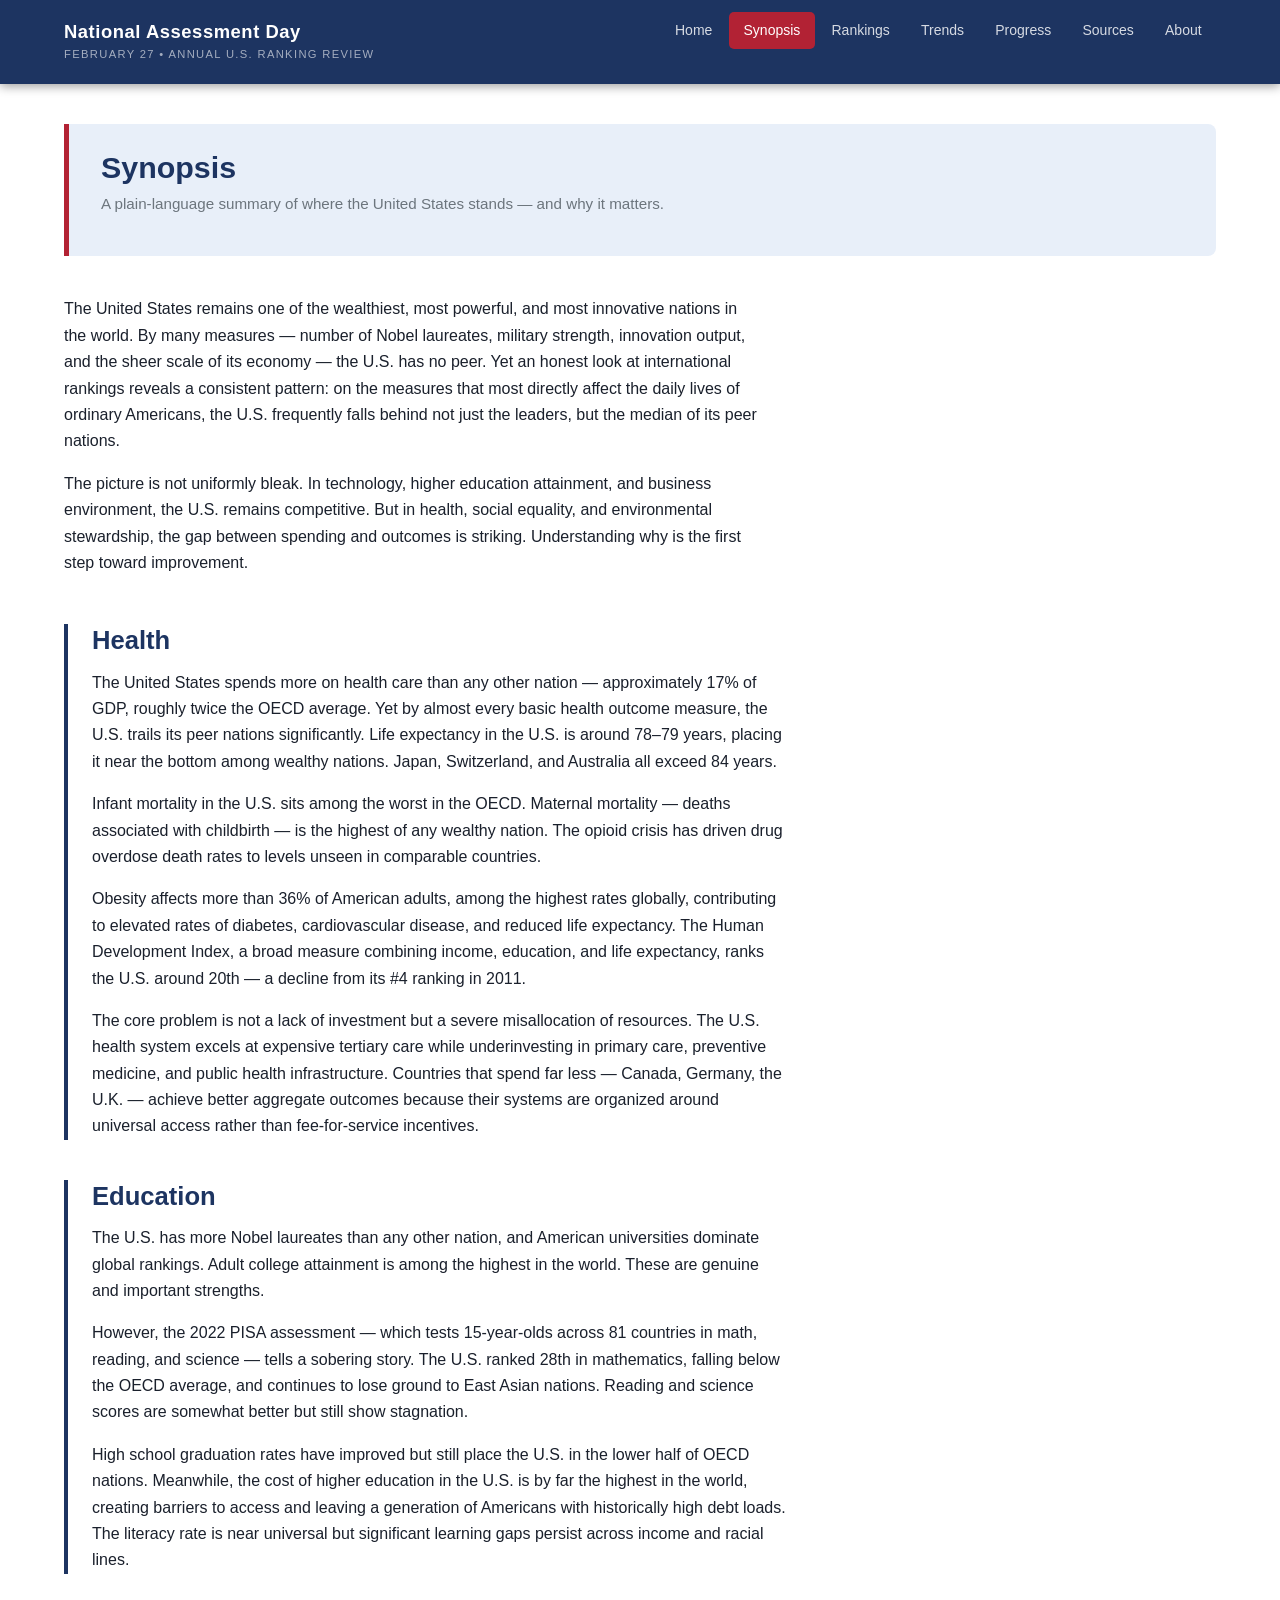
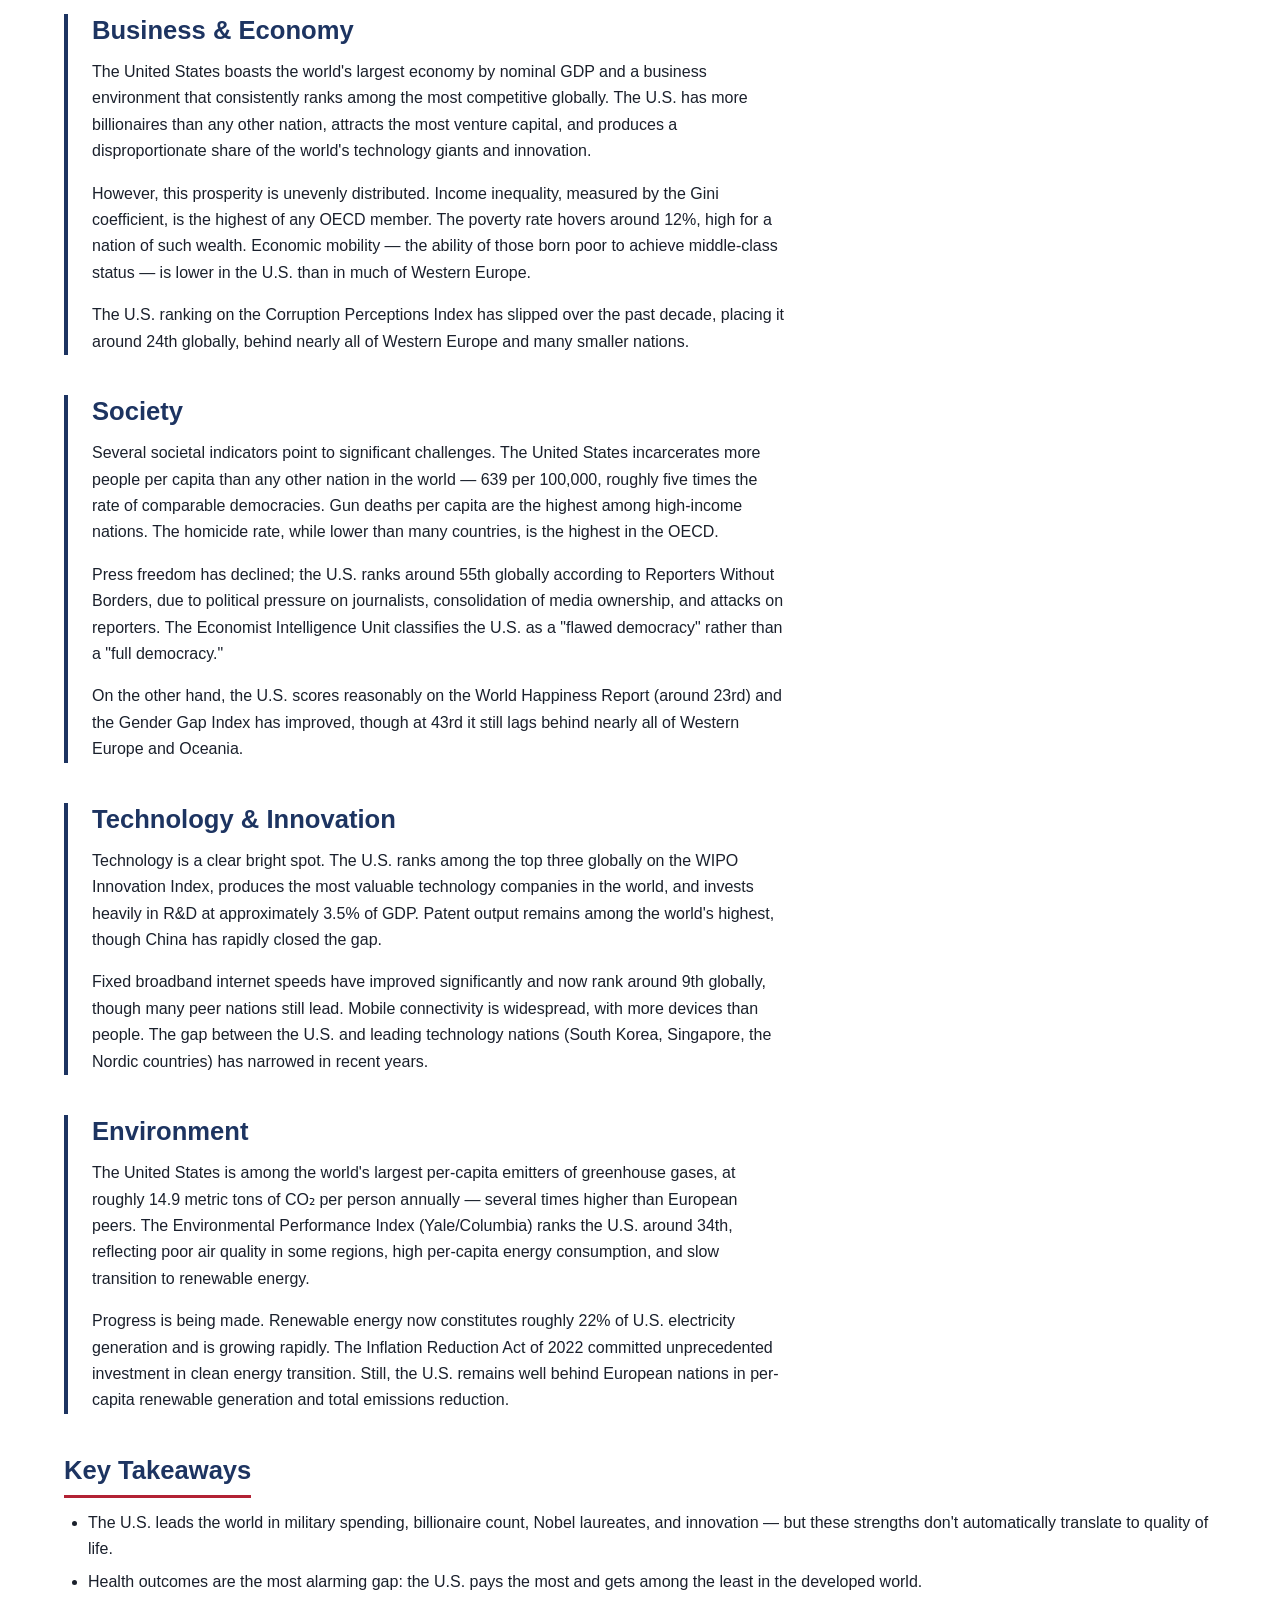
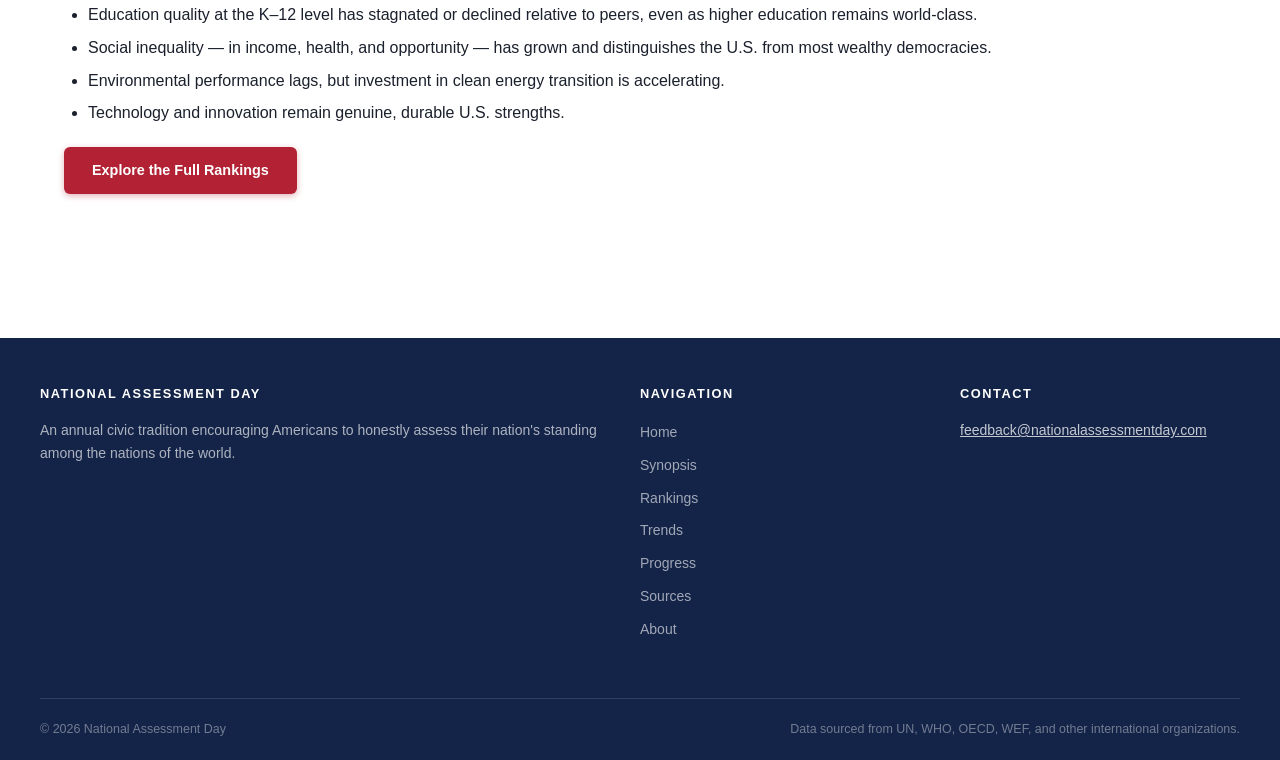
==== synopsis.html @ 4e3aba04 "Initial commit: National Assessment Day site Adds American Trends page (US self-comparison over time" ====
<!DOCTYPE html>
<html lang="en">
<head>
  <meta charset="UTF-8">
  <meta name="viewport" content="width=device-width, initial-scale=1.0">
  <title>Synopsis | National Assessment Day</title>
  <meta name="description" content="An analysis of U.S. performance across health, education, economy, society, technology, and environment compared to the rest of the world.">
  <link rel="stylesheet" href="style.css">
</head>
<body>

<header>
  <div class="header-inner">
    <a href="index.html" class="logo">
      <span class="site-name">National Assessment Day</span>
      <span class="tagline">February 27 &bull; Annual U.S. Ranking Review</span>
    </a>
    <button class="menu-toggle" aria-label="Toggle navigation" aria-controls="main-nav">&#9776;</button>
    <nav id="main-nav">
      <ul>
        <li><a href="index.html">Home</a></li>
        <li><a href="synopsis.html" class="active">Synopsis</a></li>
        <li><a href="ranks.html">Rankings</a></li>
        <li><a href="trends.html">Trends</a></li>
        <li><a href="barriers.html">Progress</a></li>
        <li><a href="sources.html">Sources</a></li>
        <li><a href="about.html">About</a></li>
      </ul>
    </nav>
  </div>
</header>

<main>

  <div class="page-header">
    <h1>Synopsis</h1>
    <p class="page-desc">A plain-language summary of where the United States stands — and why it matters.</p>
  </div>

  <section class="section">
    <p>
      The United States remains one of the wealthiest, most powerful, and most innovative nations
      in the world. By many measures — number of Nobel laureates, military strength, innovation
      output, and the sheer scale of its economy — the U.S. has no peer. Yet an honest look at
      international rankings reveals a consistent pattern: on the measures that most directly affect
      the daily lives of ordinary Americans, the U.S. frequently falls behind not just the leaders,
      but the median of its peer nations.
    </p>
    <p>
      The picture is not uniformly bleak. In technology, higher education attainment, and business
      environment, the U.S. remains competitive. But in health, social equality, and environmental
      stewardship, the gap between spending and outcomes is striking. Understanding why is the first
      step toward improvement.
    </p>
  </section>

  <section class="synopsis-section">
    <h2>Health</h2>
    <p>
      The United States spends more on health care than any other nation — approximately 17% of
      GDP, roughly twice the OECD average. Yet by almost every basic health outcome measure, the
      U.S. trails its peer nations significantly. Life expectancy in the U.S. is around 78–79 years,
      placing it near the bottom among wealthy nations. Japan, Switzerland, and Australia all exceed
      84 years.
    </p>
    <p>
      Infant mortality in the U.S. sits among the worst in the OECD. Maternal mortality — deaths
      associated with childbirth — is the highest of any wealthy nation. The opioid crisis
      has driven drug overdose death rates to levels unseen in comparable countries.
    </p>
    <p>
      Obesity affects more than 36% of American adults, among the highest rates globally, contributing
      to elevated rates of diabetes, cardiovascular disease, and reduced life expectancy. The Human
      Development Index, a broad measure combining income, education, and life expectancy,
      ranks the U.S. around 20th — a decline from its #4 ranking in 2011.
    </p>
    <p>
      The core problem is not a lack of investment but a severe misallocation of resources. The U.S.
      health system excels at expensive tertiary care while underinvesting in primary care, preventive
      medicine, and public health infrastructure. Countries that spend far less — Canada, Germany,
      the U.K. — achieve better aggregate outcomes because their systems are organized around universal
      access rather than fee-for-service incentives.
    </p>
  </section>

  <section class="synopsis-section">
    <h2>Education</h2>
    <p>
      The U.S. has more Nobel laureates than any other nation, and American universities dominate
      global rankings. Adult college attainment is among the highest in the world. These are
      genuine and important strengths.
    </p>
    <p>
      However, the 2022 PISA assessment — which tests 15-year-olds across 81 countries in math,
      reading, and science — tells a sobering story. The U.S. ranked 28th in mathematics, falling
      below the OECD average, and continues to lose ground to East Asian nations. Reading and science
      scores are somewhat better but still show stagnation.
    </p>
    <p>
      High school graduation rates have improved but still place the U.S. in the lower half of OECD
      nations. Meanwhile, the cost of higher education in the U.S. is by far the highest in the world,
      creating barriers to access and leaving a generation of Americans with historically high debt loads.
      The literacy rate is near universal but significant learning gaps persist across income and
      racial lines.
    </p>
  </section>

  <section class="synopsis-section">
    <h2>Business &amp; Economy</h2>
    <p>
      The United States boasts the world's largest economy by nominal GDP and a business environment
      that consistently ranks among the most competitive globally. The U.S. has more billionaires
      than any other nation, attracts the most venture capital, and produces a disproportionate
      share of the world's technology giants and innovation.
    </p>
    <p>
      However, this prosperity is unevenly distributed. Income inequality, measured by the Gini
      coefficient, is the highest of any OECD member. The poverty rate hovers around 12%, high for
      a nation of such wealth. Economic mobility — the ability of those born poor to achieve
      middle-class status — is lower in the U.S. than in much of Western Europe.
    </p>
    <p>
      The U.S. ranking on the Corruption Perceptions Index has slipped over the past decade,
      placing it around 24th globally, behind nearly all of Western Europe and many smaller nations.
    </p>
  </section>

  <section class="synopsis-section">
    <h2>Society</h2>
    <p>
      Several societal indicators point to significant challenges. The United States incarcerates
      more people per capita than any other nation in the world — 639 per 100,000, roughly five
      times the rate of comparable democracies. Gun deaths per capita are the highest among
      high-income nations. The homicide rate, while lower than many countries, is the highest
      in the OECD.
    </p>
    <p>
      Press freedom has declined; the U.S. ranks around 55th globally according to Reporters
      Without Borders, due to political pressure on journalists, consolidation of media ownership,
      and attacks on reporters. The Economist Intelligence Unit classifies the U.S. as a "flawed
      democracy" rather than a "full democracy."
    </p>
    <p>
      On the other hand, the U.S. scores reasonably on the World Happiness Report (around 23rd)
      and the Gender Gap Index has improved, though at 43rd it still lags behind nearly all of
      Western Europe and Oceania.
    </p>
  </section>

  <section class="synopsis-section">
    <h2>Technology &amp; Innovation</h2>
    <p>
      Technology is a clear bright spot. The U.S. ranks among the top three globally on the WIPO
      Innovation Index, produces the most valuable technology companies in the world, and invests
      heavily in R&amp;D at approximately 3.5% of GDP. Patent output remains among the world's
      highest, though China has rapidly closed the gap.
    </p>
    <p>
      Fixed broadband internet speeds have improved significantly and now rank around 9th globally,
      though many peer nations still lead. Mobile connectivity is widespread, with more devices than
      people. The gap between the U.S. and leading technology nations (South Korea, Singapore,
      the Nordic countries) has narrowed in recent years.
    </p>
  </section>

  <section class="synopsis-section">
    <h2>Environment</h2>
    <p>
      The United States is among the world's largest per-capita emitters of greenhouse gases,
      at roughly 14.9 metric tons of CO₂ per person annually — several times higher than European
      peers. The Environmental Performance Index (Yale/Columbia) ranks the U.S. around 34th,
      reflecting poor air quality in some regions, high per-capita energy consumption, and
      slow transition to renewable energy.
    </p>
    <p>
      Progress is being made. Renewable energy now constitutes roughly 22% of U.S. electricity
      generation and is growing rapidly. The Inflation Reduction Act of 2022 committed
      unprecedented investment in clean energy transition. Still, the U.S. remains well behind
      European nations in per-capita renewable generation and total emissions reduction.
    </p>
  </section>

  <section class="section">
    <h2>Key Takeaways</h2>
    <ul>
      <li>The U.S. leads the world in military spending, billionaire count, Nobel laureates, and innovation — but these strengths don't automatically translate to quality of life.</li>
      <li>Health outcomes are the most alarming gap: the U.S. pays the most and gets among the least in the developed world.</li>
      <li>Education quality at the K–12 level has stagnated or declined relative to peers, even as higher education remains world-class.</li>
      <li>Social inequality — in income, health, and opportunity — has grown and distinguishes the U.S. from most wealthy democracies.</li>
      <li>Environmental performance lags, but investment in clean energy transition is accelerating.</li>
      <li>Technology and innovation remain genuine, durable U.S. strengths.</li>
    </ul>
    <p style="margin-top:1.25rem;">
      <a href="ranks.html" class="btn btn-primary">Explore the Full Rankings</a>
    </p>
  </section>

</main>

<footer>
  <div class="footer-inner">
    <div>
      <h4>National Assessment Day</h4>
      <p>An annual civic tradition encouraging Americans to honestly assess their nation's standing among the nations of the world.</p>
    </div>
    <div>
      <h4>Navigation</h4>
      <ul>
        <li><a href="index.html">Home</a></li>
        <li><a href="synopsis.html">Synopsis</a></li>
        <li><a href="ranks.html">Rankings</a></li>
        <li><a href="trends.html">Trends</a></li>
        <li><a href="barriers.html">Progress</a></li>
        <li><a href="sources.html">Sources</a></li>
        <li><a href="about.html">About</a></li>
      </ul>
    </div>
    <div>
      <h4>Contact</h4>
      <p><a href="mailto:feedback@nationalassessmentday.com" style="color:rgba(255,255,255,0.75);">feedback@nationalassessmentday.com</a></p>
    </div>
  </div>
  <div class="footer-bottom">
    <span>&copy; 2026 National Assessment Day</span>
    <span>Data sourced from UN, WHO, OECD, WEF, and other international organizations.</span>
  </div>
</footer>

<script>
  document.querySelector('.menu-toggle').addEventListener('click', function() {
    document.getElementById('main-nav').classList.toggle('open');
  });
</script>

</body>
</html>
---- style.css ----
/* ============================================================
   National Assessment Day — Stylesheet
   ============================================================ */

:root {
  --navy:       #1D3461;
  --navy-dark:  #142448;
  --navy-light: #2A4A85;
  --red:        #B22234;
  --red-light:  #D43F52;
  --white:      #FFFFFF;
  --gray-50:    #F8F9FA;
  --gray-100:   #E9ECEF;
  --gray-200:   #DEE2E6;
  --gray-400:   #ADB5BD;
  --gray-600:   #6C757D;
  --gray-800:   #343A40;
  --text:       #1A202C;
  --accent:     #E8EFF9;
}

* { box-sizing: border-box; margin: 0; padding: 0; }

html { scroll-behavior: smooth; }

body {
  font-family: -apple-system, BlinkMacSystemFont, 'Segoe UI', Roboto, Oxygen, Ubuntu, sans-serif;
  color: var(--text);
  background: var(--white);
  line-height: 1.65;
  font-size: 16px;
}

a { color: var(--navy); }
a:hover { color: var(--red); }

/* ── Header ────────────────────────────────────────────────── */
header {
  background: var(--navy);
  position: sticky;
  top: 0;
  z-index: 200;
  box-shadow: 0 2px 10px rgba(0,0,0,0.4);
}

.header-inner {
  max-width: 1200px;
  margin: 0 auto;
  display: flex;
  align-items: center;
  justify-content: space-between;
  padding: 0.75rem 1.5rem;
  position: relative;
}

.logo {
  display: flex;
  flex-direction: column;
  text-decoration: none;
  gap: 0.1rem;
}

.logo .site-name {
  font-size: 1.15rem;
  font-weight: 700;
  color: var(--white);
  letter-spacing: 0.03em;
  line-height: 1.2;
}

.logo .tagline {
  font-size: 0.7rem;
  color: rgba(255,255,255,0.6);
  letter-spacing: 0.12em;
  text-transform: uppercase;
}

/* ── Navigation ─────────────────────────────────────────────── */
nav ul {
  list-style: none;
  display: flex;
  gap: 0.15rem;
}

nav ul li a {
  display: block;
  color: rgba(255,255,255,0.82);
  text-decoration: none;
  padding: 0.45rem 0.9rem;
  border-radius: 5px;
  font-size: 0.875rem;
  font-weight: 500;
  transition: background 0.15s, color 0.15s;
}

nav ul li a:hover {
  color: var(--white);
  background: rgba(255,255,255,0.12);
}

nav ul li a.active {
  color: var(--white);
  background: var(--red);
}

.menu-toggle {
  display: none;
  background: none;
  border: 2px solid rgba(255,255,255,0.4);
  color: var(--white);
  cursor: pointer;
  padding: 0.35rem 0.6rem;
  border-radius: 5px;
  font-size: 1.2rem;
  line-height: 1;
}

/* ── Hero ───────────────────────────────────────────────────── */
.hero {
  background: linear-gradient(150deg, var(--navy) 0%, var(--navy-light) 60%, #3A5FA0 100%);
  color: var(--white);
  padding: 5rem 1.5rem 4rem;
  text-align: center;
  position: relative;
  overflow: hidden;
}

.hero::before {
  content: '';
  position: absolute;
  inset: 0;
  background: repeating-linear-gradient(
    45deg,
    transparent,
    transparent 60px,
    rgba(255,255,255,0.02) 60px,
    rgba(255,255,255,0.02) 120px
  );
}

.hero > * { position: relative; }

.hero .flag-stripe {
  display: flex;
  justify-content: center;
  gap: 0.5rem;
  margin-bottom: 1.5rem;
}

.hero .flag-stripe span {
  display: inline-block;
  width: 40px;
  height: 6px;
  border-radius: 3px;
}

.hero .flag-stripe .s-red   { background: var(--red); }
.hero .flag-stripe .s-white { background: rgba(255,255,255,0.7); }
.hero .flag-stripe .s-blue  { background: var(--navy-light); }

.hero h1 {
  font-size: 2.75rem;
  font-weight: 800;
  letter-spacing: -0.03em;
  margin-bottom: 1rem;
  color: var(--white);
  line-height: 1.15;
}

.hero p {
  font-size: 1.125rem;
  color: rgba(255,255,255,0.85);
  max-width: 640px;
  margin: 0 auto 2rem;
}

.hero .date-badge {
  display: inline-block;
  background: var(--red);
  color: var(--white);
  padding: 0.55rem 1.75rem;
  border-radius: 100px;
  font-weight: 700;
  font-size: 0.95rem;
  letter-spacing: 0.06em;
  text-transform: uppercase;
  box-shadow: 0 2px 8px rgba(178,34,52,0.5);
}

/* ── Main content ───────────────────────────────────────────── */
main {
  max-width: 1200px;
  margin: 0 auto;
  padding: 2.5rem 1.5rem 4rem;
}

/* ── Page header (non-home pages) ───────────────────────────── */
.page-header {
  background: var(--accent);
  border-left: 5px solid var(--red);
  padding: 1.5rem 2rem;
  margin-bottom: 2.5rem;
  border-radius: 0 8px 8px 0;
}

.page-header h1 {
  font-size: 1.9rem;
  color: var(--navy);
  margin-bottom: 0.25rem;
}

.page-header .page-desc {
  color: var(--gray-600);
  font-size: 0.95rem;
}

/* ── Typography ─────────────────────────────────────────────── */
h1, h2, h3, h4 { color: var(--navy); line-height: 1.3; }

h2 {
  font-size: 1.6rem;
  margin-bottom: 0.75rem;
  padding-bottom: 0.5rem;
  border-bottom: 3px solid var(--red);
  display: inline-block;
}

h3 { font-size: 1.2rem; margin-bottom: 0.6rem; }

p { margin-bottom: 1rem; max-width: 78ch; }

ul, ol { padding-left: 1.5rem; margin-bottom: 1rem; }
li { margin-bottom: 0.4rem; }

.section { margin-bottom: 3rem; }

/* ── Card grid (home) ───────────────────────────────────────── */
.card-grid {
  display: grid;
  grid-template-columns: repeat(auto-fill, minmax(220px, 1fr));
  gap: 1rem;
  margin: 1.5rem 0;
}

.card {
  background: var(--white);
  border: 1px solid var(--gray-200);
  border-top: 4px solid var(--navy);
  border-radius: 8px;
  padding: 1.25rem;
  transition: box-shadow 0.2s;
}

.card:hover { box-shadow: 0 4px 16px rgba(29,52,97,0.12); }

.card .card-icon { font-size: 2rem; margin-bottom: 0.5rem; display: block; }
.card h3 { font-size: 1rem; margin-bottom: 0.35rem; }
.card p  { font-size: 0.875rem; color: var(--gray-600); margin: 0; max-width: none; }

/* ── Feature boxes ──────────────────────────────────────────── */
.features {
  display: grid;
  grid-template-columns: repeat(auto-fit, minmax(260px, 1fr));
  gap: 1.5rem;
  margin: 2rem 0;
}

.feature-box {
  background: var(--gray-50);
  border-radius: 10px;
  padding: 1.75rem;
  border: 1px solid var(--gray-200);
}

.feature-box .num {
  display: inline-flex;
  align-items: center;
  justify-content: center;
  width: 2.25rem;
  height: 2.25rem;
  background: var(--red);
  color: var(--white);
  border-radius: 50%;
  font-weight: 700;
  margin-bottom: 0.75rem;
  font-size: 1rem;
}

.feature-box h3 { margin-bottom: 0.5rem; }
.feature-box p  { font-size: 0.9rem; color: var(--gray-800); margin: 0; max-width: none; }

/* ── CTA button ─────────────────────────────────────────────── */
.btn {
  display: inline-block;
  padding: 0.75rem 1.75rem;
  border-radius: 6px;
  font-weight: 700;
  text-decoration: none;
  font-size: 0.9rem;
  transition: all 0.2s;
  cursor: pointer;
  border: none;
}

.btn-primary {
  background: var(--red);
  color: var(--white);
  box-shadow: 0 2px 6px rgba(178,34,52,0.35);
}

.btn-primary:hover { background: var(--red-light); color: var(--white); }

.btn-secondary {
  background: var(--navy);
  color: var(--white);
}

.btn-secondary:hover { background: var(--navy-dark); color: var(--white); }

/* ── Rank filter bar ────────────────────────────────────────── */
.filter-bar {
  display: flex;
  flex-wrap: wrap;
  gap: 0.5rem;
  margin-bottom: 1.25rem;
  align-items: center;
}

.filter-label {
  font-weight: 600;
  color: var(--navy);
  font-size: 0.875rem;
  margin-right: 0.25rem;
}

.filter-btn {
  padding: 0.35rem 0.85rem;
  border: 2px solid var(--navy);
  border-radius: 100px;
  background: var(--white);
  color: var(--navy);
  cursor: pointer;
  font-size: 0.8rem;
  font-weight: 600;
  transition: all 0.15s;
  line-height: 1.4;
}

.filter-btn:hover,
.filter-btn.active { background: var(--navy); color: var(--white); }

.search-wrap {
  margin-left: auto;
  position: relative;
}

.search-wrap::before {
  content: '🔍';
  position: absolute;
  left: 0.75rem;
  top: 50%;
  transform: translateY(-50%);
  font-size: 0.75rem;
  pointer-events: none;
}

#searchBox {
  padding: 0.4rem 0.75rem 0.4rem 2rem;
  border: 2px solid var(--gray-200);
  border-radius: 100px;
  font-size: 0.85rem;
  outline: none;
  width: 220px;
  transition: border-color 0.15s;
}

#searchBox:focus { border-color: var(--navy); }

/* ── Ranks table ────────────────────────────────────────────── */
.table-wrapper {
  overflow-x: auto;
  border-radius: 8px;
  box-shadow: 0 1px 6px rgba(0,0,0,0.1);
}

#ranksTable {
  width: 100%;
  border-collapse: collapse;
  font-size: 0.875rem;
}

#ranksTable thead th {
  background: var(--navy);
  color: var(--white);
  padding: 0.75rem 0.875rem;
  text-align: left;
  white-space: nowrap;
  cursor: pointer;
  user-select: none;
  font-size: 0.8rem;
  font-weight: 600;
  letter-spacing: 0.03em;
}

#ranksTable thead th:hover { background: var(--navy-dark); }

#ranksTable thead th.sort-asc::after  { content: ' ↑'; }
#ranksTable thead th.sort-desc::after { content: ' ↓'; }
#ranksTable thead th:not([data-sort])::after { content: ''; }
#ranksTable thead th[data-sort]:not(.sort-asc):not(.sort-desc)::after { content: ' ↕'; opacity: 0.4; }

#ranksTable tbody tr { border-bottom: 1px solid var(--gray-200); }
#ranksTable tbody tr:last-child { border-bottom: none; }
#ranksTable tbody tr:nth-child(even) { background: var(--gray-50); }
#ranksTable tbody tr:hover { background: var(--accent); }

#ranksTable tbody td {
  padding: 0.6rem 0.875rem;
  vertical-align: middle;
}

#ranksTable tbody td:first-child { font-weight: 600; }

.rank-cell {
  font-size: 1rem;
  font-weight: 700;
  white-space: nowrap;
}

/* ── Status badges ──────────────────────────────────────────── */
.status {
  display: inline-block;
  padding: 0.2rem 0.65rem;
  border-radius: 100px;
  font-size: 0.73rem;
  font-weight: 700;
  white-space: nowrap;
  letter-spacing: 0.03em;
}

.status-good    { background: #D4EDDA; color: #155724; }
.status-ok      { background: #FFF3CD; color: #856404; }
.status-poor    { background: #F8D7DA; color: #721C24; }
.status-neutral { background: var(--gray-100); color: var(--gray-800); }

/* ── Category badges ────────────────────────────────────────── */
.cat {
  display: inline-block;
  padding: 0.18rem 0.6rem;
  border-radius: 100px;
  font-size: 0.72rem;
  font-weight: 700;
  white-space: nowrap;
}

.cat-Business    { background: #CCE5FF; color: #004085; }
.cat-Education   { background: #C3E6CB; color: #155724; }
.cat-Health      { background: #F8D7DA; color: #721C24; }
.cat-Society     { background: #FFF3CD; color: #856404; }
.cat-Military    { background: #D6D8D9; color: #383D41; }
.cat-Technology  { background: #D1ECF1; color: #0C5460; }
.cat-Environment { background: #D4EDDA; color: #155724; }

.cat-Identity     { background: #E2D9F3; color: #4B2E83; }
.cat-Government   { background: #CCE5FF; color: #004085; }
.cat-Institutions { background: #D1ECF1; color: #0C5460; }
.cat-Social       { background: #FFF3CD; color: #856404; }
.cat-Outlook      { background: #D6D8D9; color: #383D41; }

/* ── Trend indicator ────────────────────────────────────────── */
.trend-up   { color: #28A745; font-size: 1.1rem; }
.trend-down { color: var(--red); font-size: 1.1rem; }
.trend-flat { color: var(--gray-600); font-size: 1.1rem; }

/* ── Sparkline (trends page) ────────────────────────────────── */
.sparkline-wrap {
  display: inline-block;
  width: 120px;
  height: 34px;
  vertical-align: middle;
}

.sparkline-wrap svg { display: block; width: 100%; height: 100%; }
.sparkline-wrap .spark-line   { fill: none; stroke: var(--navy); stroke-width: 2; stroke-linecap: round; stroke-linejoin: round; }
.sparkline-wrap .spark-start  { fill: var(--gray-400); }
.sparkline-wrap .spark-mid    { fill: var(--gray-400); opacity: 0.55; }
.sparkline-wrap .spark-end    { fill: var(--red); }

.then-now { font-size: 0.82rem; white-space: nowrap; }
.then-now .arrow { color: var(--gray-400); margin: 0 0.2rem; }

.change-cell { font-weight: 700; white-space: nowrap; }

/* ── Legend ─────────────────────────────────────────────────── */
.legend {
  display: flex;
  flex-wrap: wrap;
  gap: 0.75rem;
  margin-bottom: 1rem;
  align-items: center;
  font-size: 0.8rem;
}

.legend span { display: flex; align-items: center; gap: 0.35rem; }

/* ── Sources list ───────────────────────────────────────────── */
.source-list {
  display: grid;
  grid-template-columns: repeat(auto-fill, minmax(280px, 1fr));
  gap: 1rem;
  margin: 1rem 0;
}

.source-item {
  background: var(--gray-50);
  border: 1px solid var(--gray-200);
  border-radius: 8px;
  padding: 1rem 1.25rem;
}

.source-item a {
  font-weight: 600;
  font-size: 0.95rem;
  display: block;
  margin-bottom: 0.25rem;
}

.source-item p { font-size: 0.82rem; color: var(--gray-600); margin: 0; max-width: none; }

/* ── Synopsis sections ──────────────────────────────────────── */
.synopsis-section {
  border-left: 4px solid var(--navy);
  padding-left: 1.5rem;
  margin-bottom: 2.5rem;
}

.synopsis-section h2 {
  border: none;
  padding: 0;
}

/* ── Archive links ──────────────────────────────────────────── */
.archive-links {
  display: flex;
  gap: 0.75rem;
  flex-wrap: wrap;
  margin: 1rem 0;
}

.archive-link {
  display: inline-block;
  padding: 0.5rem 1rem;
  border: 2px solid var(--navy);
  border-radius: 6px;
  text-decoration: none;
  font-weight: 600;
  font-size: 0.875rem;
  color: var(--navy);
  transition: all 0.15s;
}

.archive-link:hover { background: var(--navy); color: var(--white); }

/* ── Info box ───────────────────────────────────────────────── */
.info-box {
  background: var(--accent);
  border: 1px solid #BDD0EF;
  border-radius: 8px;
  padding: 1.25rem 1.5rem;
  margin: 1.5rem 0;
  font-size: 0.9rem;
}

.info-box strong { color: var(--navy); }

/* ── Footer ─────────────────────────────────────────────────── */
footer {
  background: var(--navy-dark);
  color: rgba(255,255,255,0.7);
  padding: 3rem 1.5rem 0;
  margin-top: 2rem;
}

.footer-inner {
  max-width: 1200px;
  margin: 0 auto;
  display: grid;
  grid-template-columns: 2fr 1fr 1fr;
  gap: 2.5rem;
  padding-bottom: 2.5rem;
}

footer h4 {
  color: var(--white);
  font-size: 0.8rem;
  text-transform: uppercase;
  letter-spacing: 0.12em;
  margin-bottom: 1rem;
}

footer p { font-size: 0.875rem; max-width: none; margin-bottom: 0.5rem; color: rgba(255,255,255,0.65); }

footer ul { list-style: none; padding: 0; }
footer ul li { margin-bottom: 0.4rem; }
footer ul li a {
  color: rgba(255,255,255,0.6);
  text-decoration: none;
  font-size: 0.875rem;
  transition: color 0.15s;
}
footer ul li a:hover { color: var(--white); }

.footer-bottom {
  max-width: 1200px;
  margin: 0 auto;
  padding: 1.25rem 0;
  border-top: 1px solid rgba(255,255,255,0.12);
  display: flex;
  justify-content: space-between;
  align-items: center;
  font-size: 0.78rem;
  color: rgba(255,255,255,0.4);
  flex-wrap: wrap;
  gap: 0.5rem;
}

/* ── Responsive ─────────────────────────────────────────────── */
@media (max-width: 860px) {
  .menu-toggle { display: block; }

  nav {
    display: none;
    position: absolute;
    top: 100%;
    left: 0;
    right: 0;
    background: var(--navy-dark);
    padding: 0.75rem 1rem 1rem;
    border-top: 1px solid rgba(255,255,255,0.1);
  }

  nav.open { display: block; }

  nav ul {
    flex-direction: column;
    gap: 0.25rem;
  }

  nav ul li a { padding: 0.65rem 1rem; font-size: 0.95rem; }

  .hero h1 { font-size: 2rem; }
  .hero p  { font-size: 1rem; }
  .hero   { padding: 3.5rem 1.25rem 3rem; }

  .features { grid-template-columns: 1fr; }

  .footer-inner { grid-template-columns: 1fr 1fr; }

  .search-wrap { margin-left: 0; }
  #searchBox { width: 100%; }

  .page-header h1 { font-size: 1.5rem; }
}

@media (max-width: 520px) {
  main { padding: 1.5rem 1rem 3rem; }
  .footer-inner { grid-template-columns: 1fr; }
  .hero h1 { font-size: 1.6rem; }
  .card-grid { grid-template-columns: 1fr 1fr; }
}
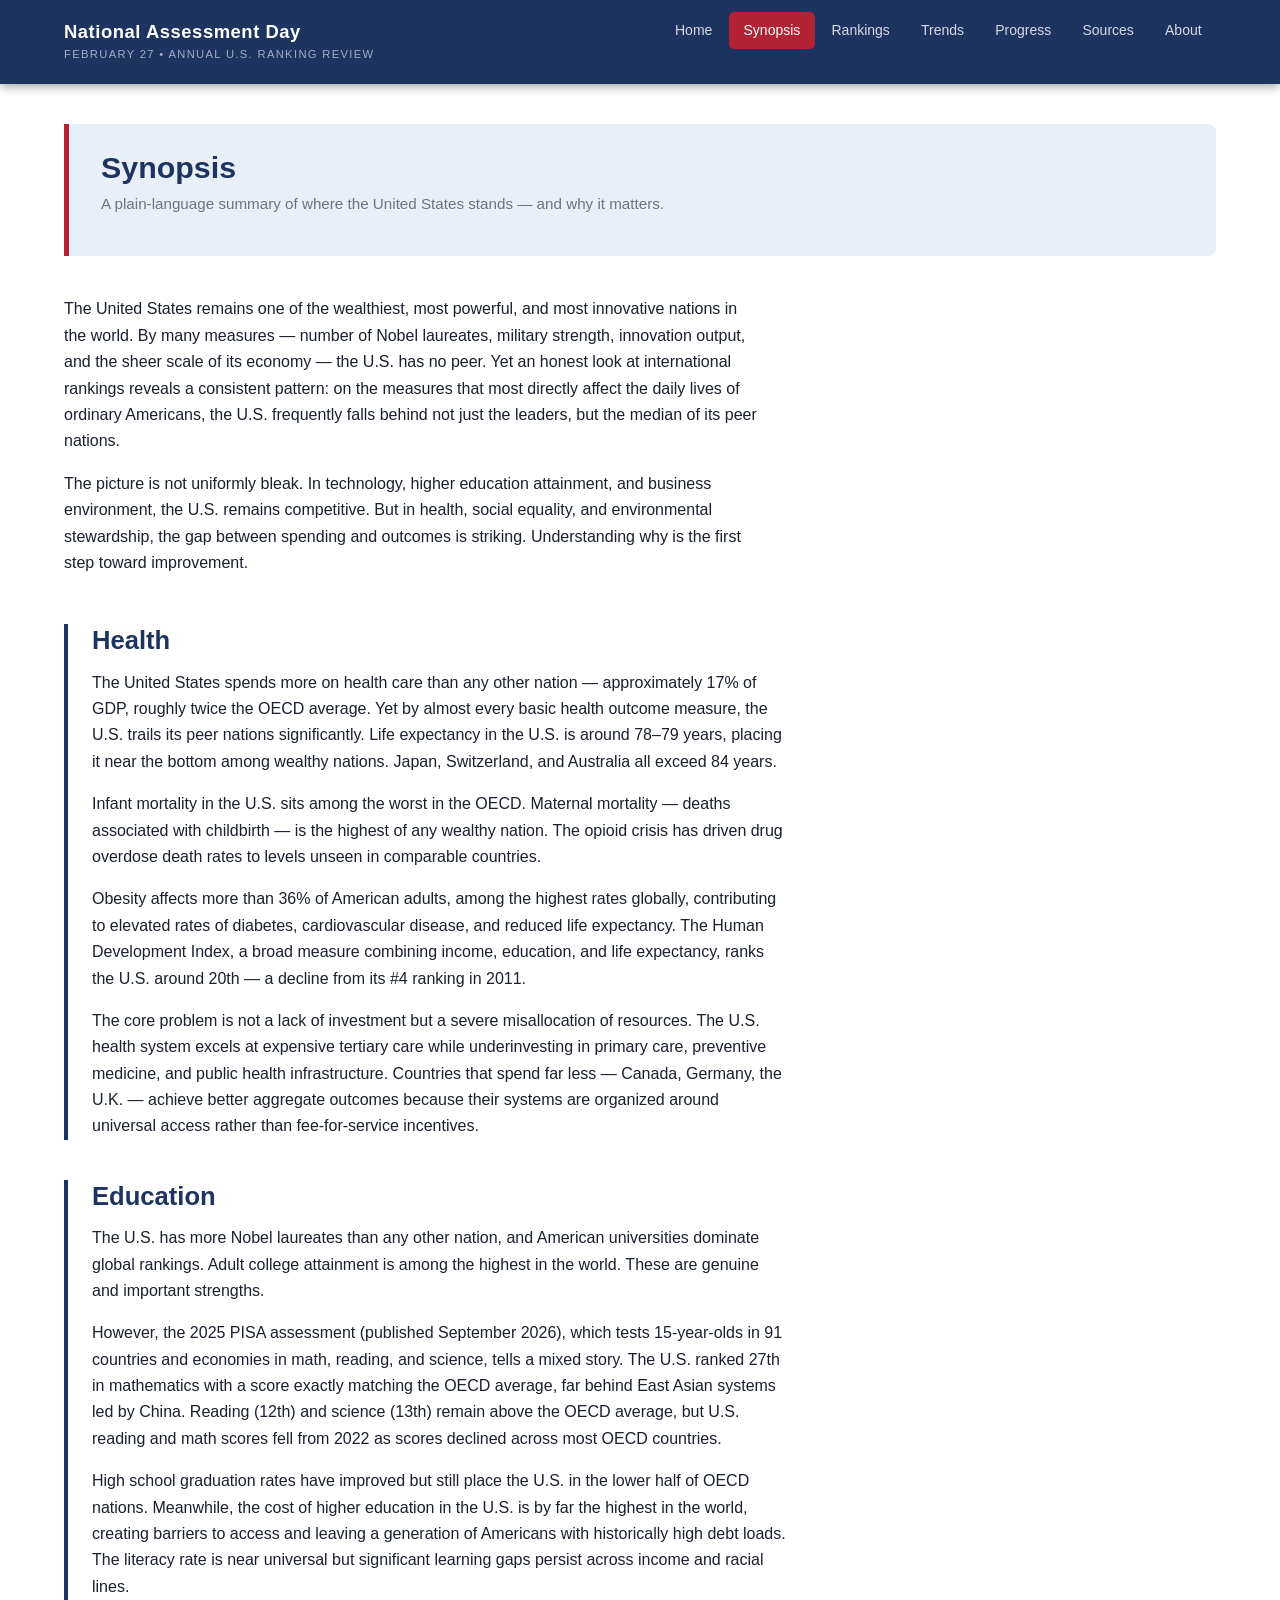
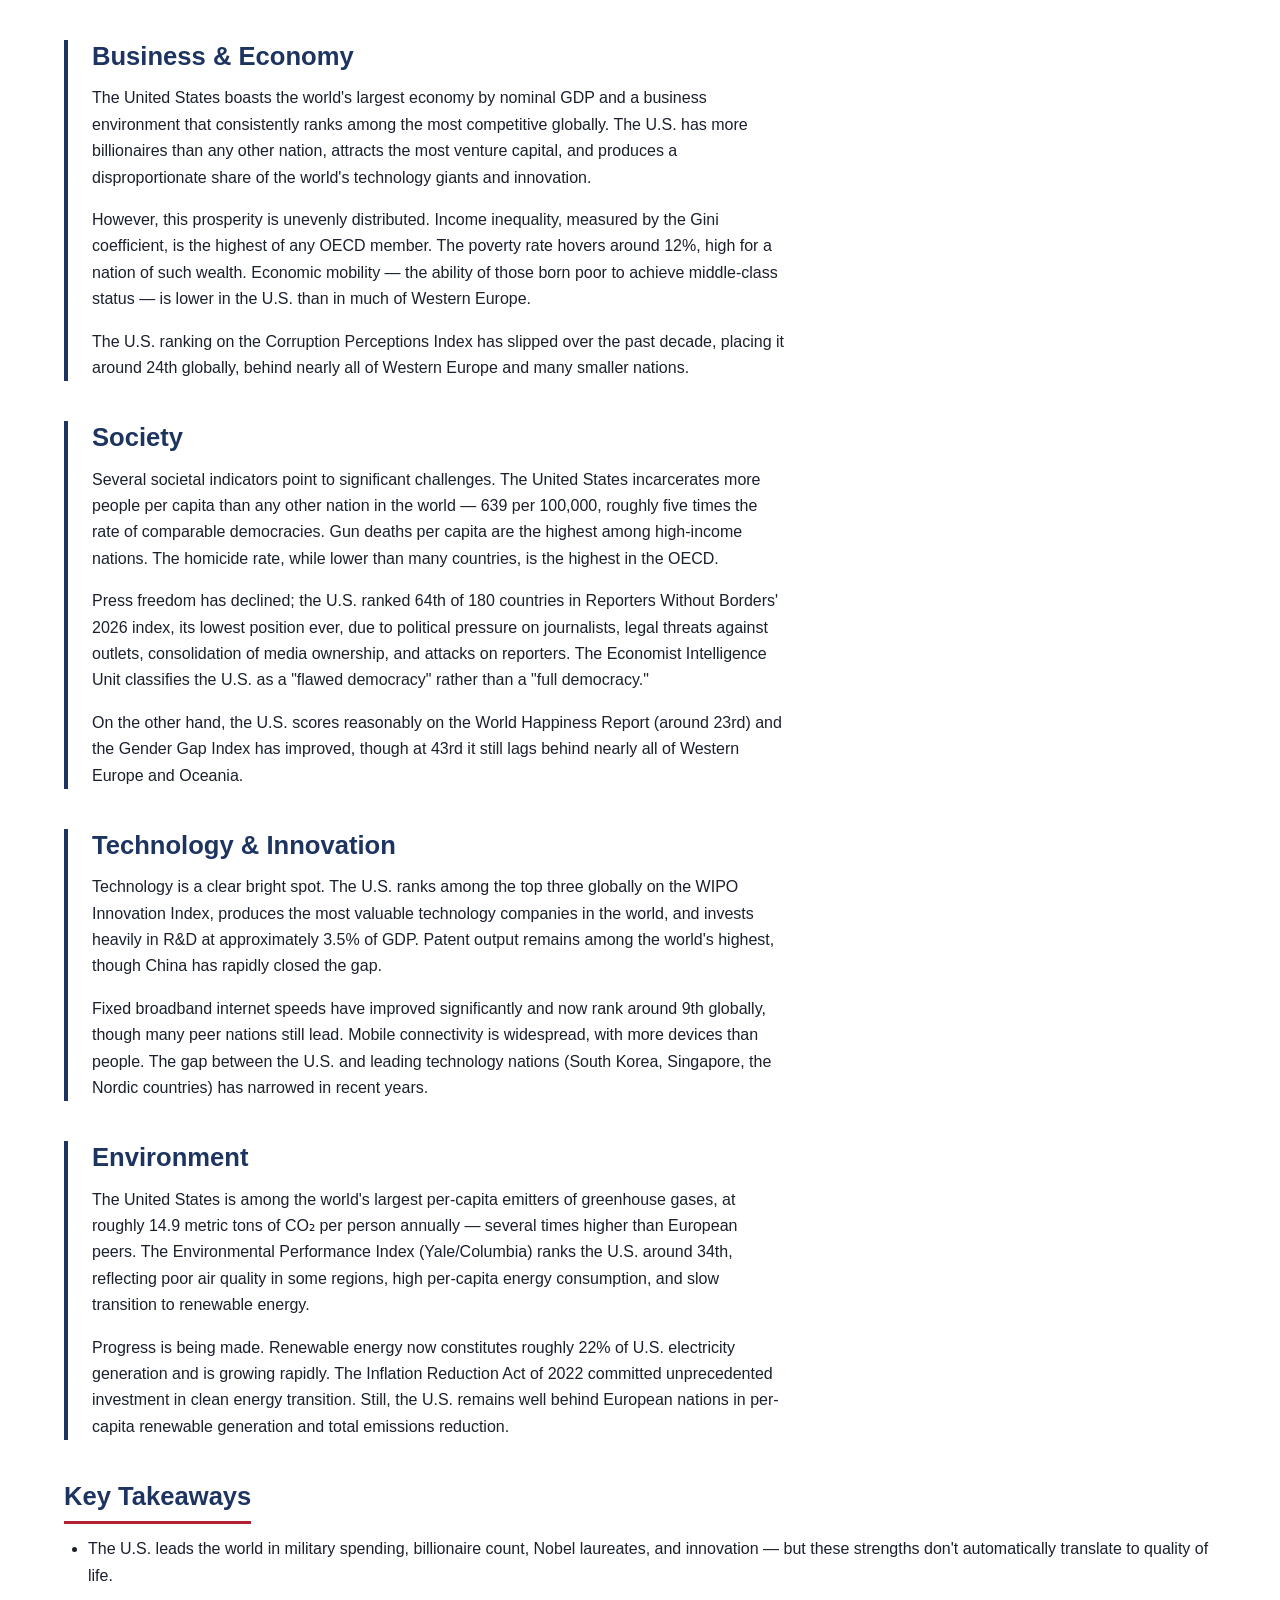
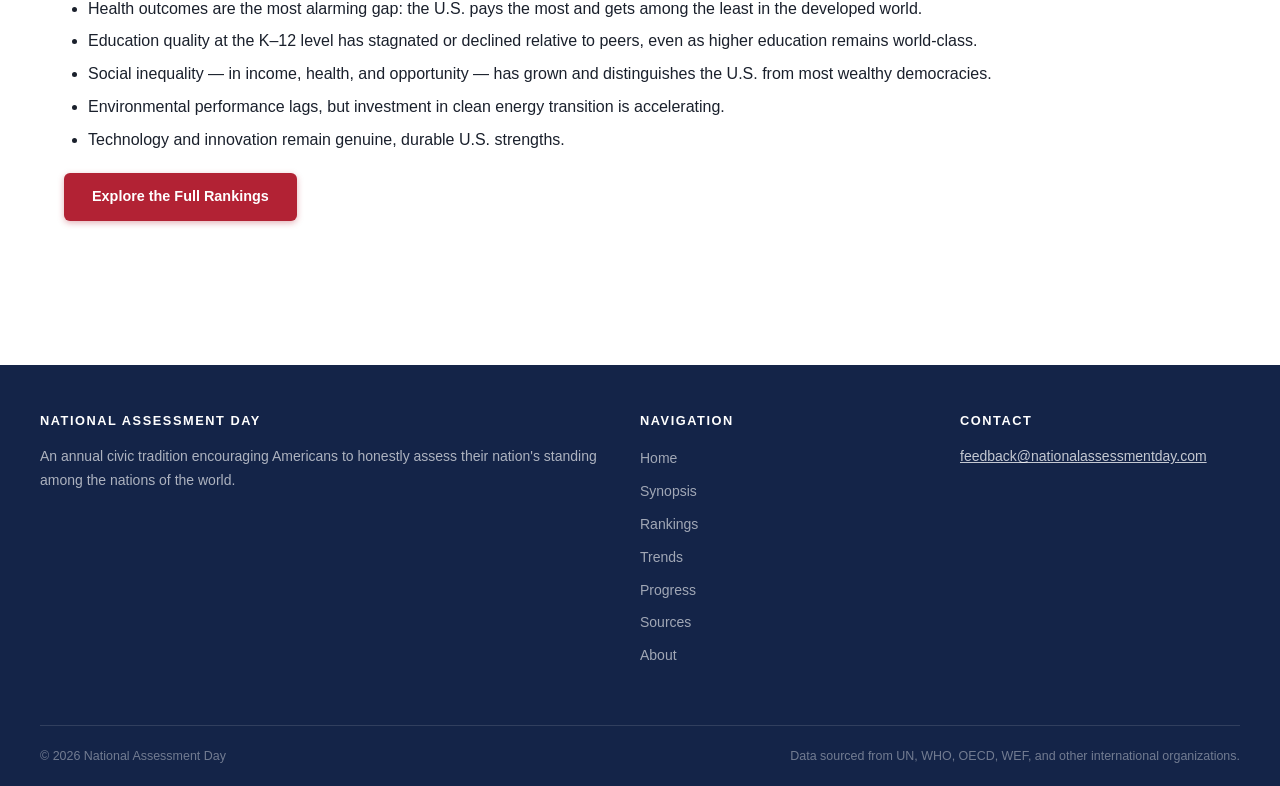
==== commit 9c0a499c: "Update press freedom and PISA rankings to latest data - Press Freedom Index: US 64/180 in RSF 2026 i" ====
--- a/synopsis.html
+++ b/synopsis.html
@@ -91,10 +91,11 @@
       genuine and important strengths.
     </p>
     <p>
-      However, the 2022 PISA assessment — which tests 15-year-olds across 81 countries in math,
-      reading, and science — tells a sobering story. The U.S. ranked 28th in mathematics, falling
-      below the OECD average, and continues to lose ground to East Asian nations. Reading and science
-      scores are somewhat better but still show stagnation.
+      However, the 2025 PISA assessment (published September 2026), which tests 15-year-olds in
+      91 countries and economies in math, reading, and science, tells a mixed story. The U.S.
+      ranked 27th in mathematics with a score exactly matching the OECD average, far behind East Asian
+      systems led by China. Reading (12th) and science (13th) remain above the OECD average, but U.S.
+      reading and math scores fell from 2022 as scores declined across most OECD countries.
     </p>
     <p>
       High school graduation rates have improved but still place the U.S. in the lower half of OECD
@@ -135,9 +136,9 @@
       in the OECD.
     </p>
     <p>
-      Press freedom has declined; the U.S. ranks around 55th globally according to Reporters
-      Without Borders, due to political pressure on journalists, consolidation of media ownership,
-      and attacks on reporters. The Economist Intelligence Unit classifies the U.S. as a "flawed
+      Press freedom has declined; the U.S. ranked 64th of 180 countries in Reporters Without Borders'
+      2026 index, its lowest position ever, due to political pressure on journalists, legal threats
+      against outlets, consolidation of media ownership, and attacks on reporters. The Economist Intelligence Unit classifies the U.S. as a "flawed
       democracy" rather than a "full democracy."
     </p>
     <p>
